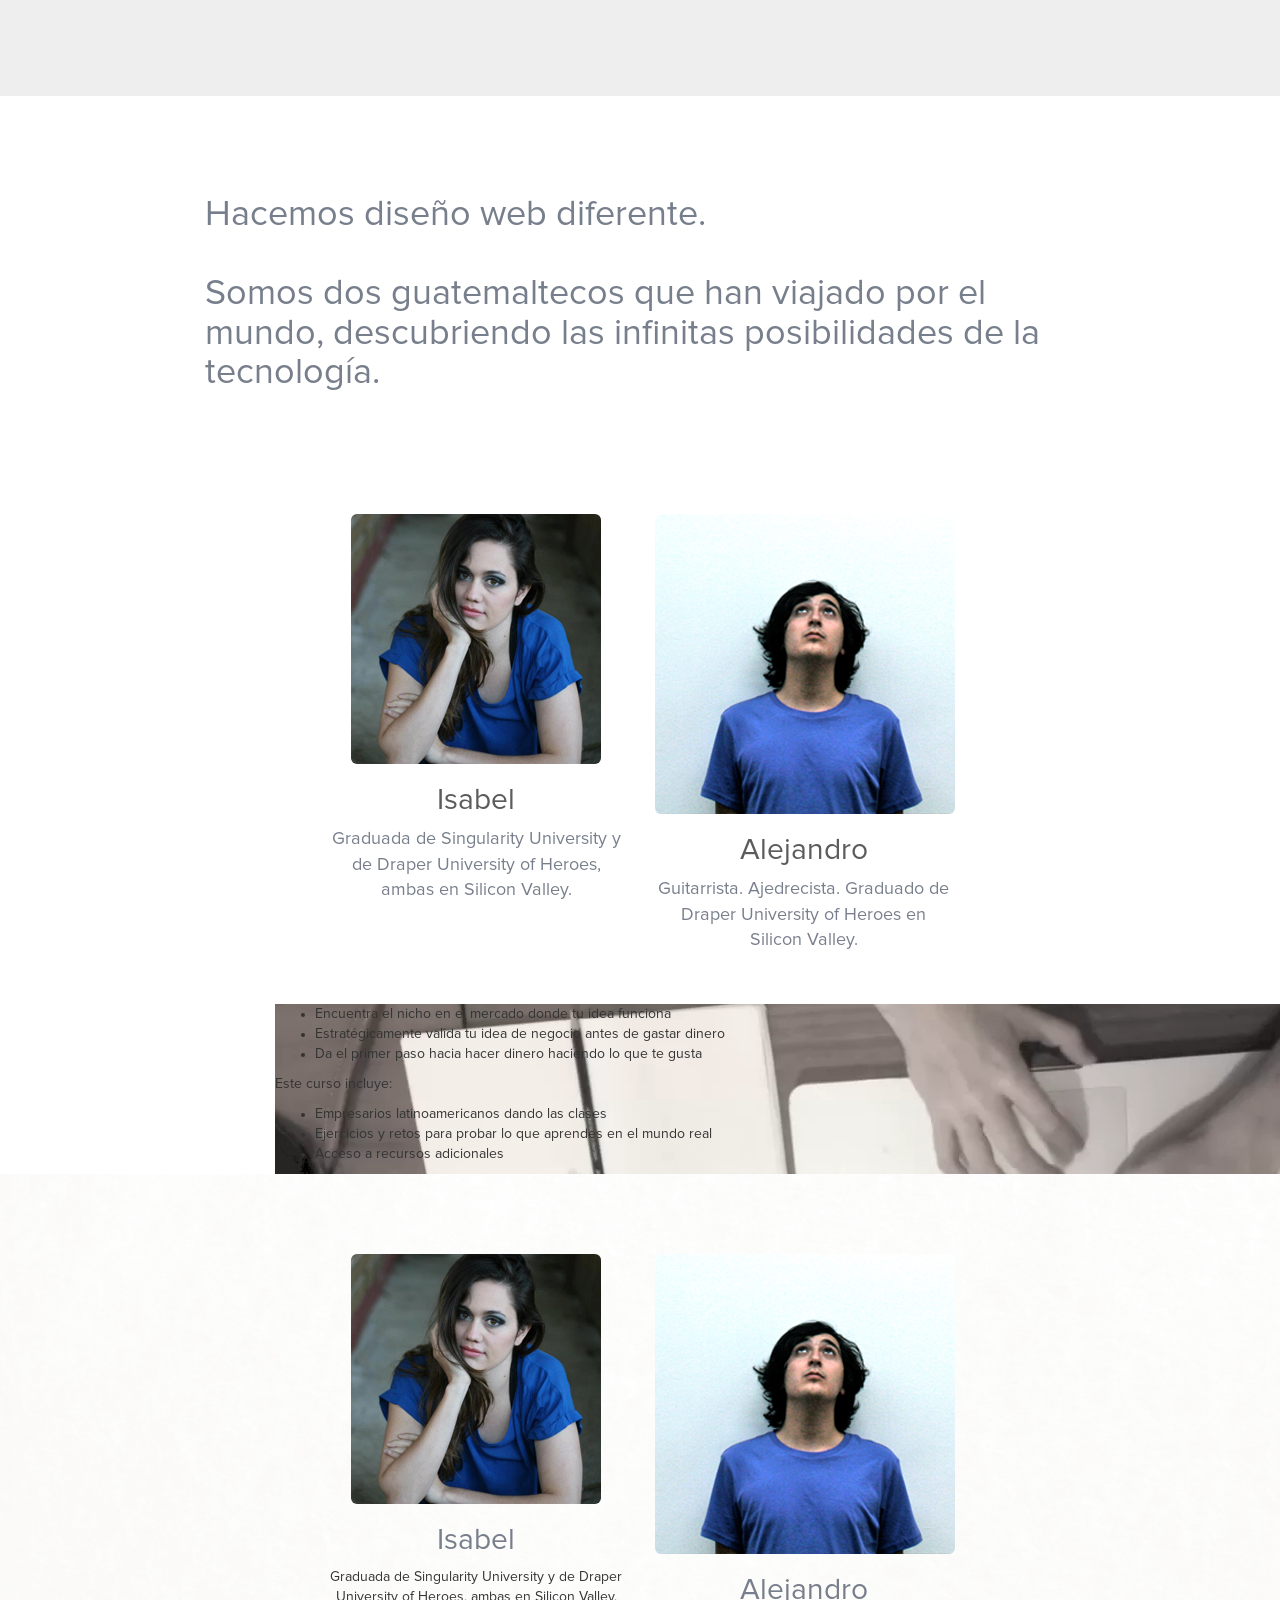
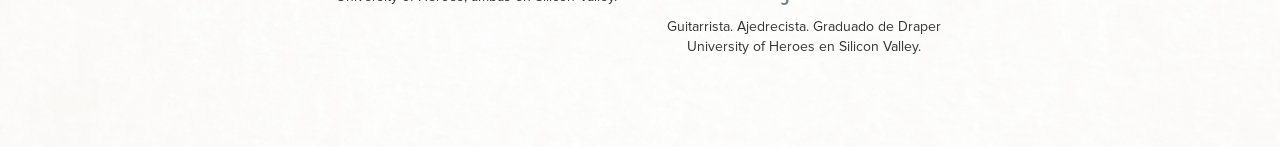
==== index.html @ b9ab7784 "Initial commit" ====
<!DOCTYPE html>
<html lang="en" class="no-js">
<head>
  <meta charset="utf-8">
  <title>Alejandro e Isabel</title>

  <meta name="description" content="Diseño web diferente.">
  <meta name="viewport" content="width=device-width, initial-scale=1.0">

  <link rel="shortcut icon" href="images/eames.jpg">
  
  <link rel="stylesheet" href="styles/bootstrap.css">
  <link rel="stylesheet" href="style.css">

  <!--[if lt IE 9]>
    <script src="js/shiv.js"></script>
  <![endif]-->
</head>
<body>

    <!-- Slide 1 -->

    <div class="jumbotron slide1">
     
    </div>


  <div id="intro">
    <div class="container">
        <h1>Hacemos diseño web diferente. <br><br> Somos dos guatemaltecos que han viajado por el mundo, descubriendo las infinitas posibilidades de la tecnología.</h1> 
      </div>
    </div>

  </div> <!-- end intro -->





  <div id="team">

    <div class="row">

      <div class="col-md-offset-3 col-md-3">
          <img class="img-rounded" src="images/isa2.jpg">
          <h2>Isabel</h2>
            <p>Graduada de Singularity University y de Draper University of Heroes, ambas en Silicon Valley.</p>
      </div>
      <div class="col-md-3">
        <img class="img-rounded" src="images/alejo.png">
        <h2>Alejandro</h2>
          <p>Guitarrista. Ajedrecista. Graduado de Draper University of Heroes en Silicon Valley.</p>
      </div>
    </div>

  </div> <!-- end team -->




    <div id="services">
    <div class="container">
    <div class="col-md-offset-2 col-md-8">

<video id="video_background" preload="auto" autoplay="true" loop="loop" muted="muted" volume="0"> 
<source src="images/code.webm" type="video/webm"> 
<source src="images/code.mp4" type="video/mp4"> 
Video not supported </video>
          


          <ul>
          <li>Encuentra el nicho en el mercado donde tu idea funciona</li>
          <li>Estratégicamente valida tu idea de negocio antes de gastar dinero</li>
          <li>Da el primer paso hacia hacer dinero haciendo lo que te gusta</li>
          </ul>

          <p>Este curso incluye:</p>

          <ul>
          <li>Empresarios latinoamericanos dando las clases</li>
          <li>Ejercicios y retos para probar lo que aprendes en el mundo real</li>
          <li>Acceso a recursos adicionales</li>
          </ul>
    </div>
    </div>
  </div>





    <div id="portfolio">

    <div class="row">

      <div class="col-md-offset-3 col-md-3">
          <img class="img-rounded" src="images/isa2.jpg">
          <h2>Isabel</h2>
            <p>Graduada de Singularity University y de Draper University of Heroes, ambas en Silicon Valley.</p>
      </div>
      <div class="col-md-3">
        <img class="img-rounded" src="images/alejo.png">
        <h2>Alejandro</h2>
          <p>Guitarrista. Ajedrecista. Graduado de Draper University of Heroes en Silicon Valley.</p>
      </div>
    </div>













<script src="http://ajax.googleapis.com/ajax/libs/jquery/1.10.2/jquery.min.js"></script>
<script src="js/default.js"></script>

<script>
  (function(i,s,o,g,r,a,m){i['GoogleAnalyticsObject']=r;i[r]=i[r]||function(){
      (i[r].q=i[r].q||[]).push(arguments)},i[r].l=1*new Date();a=s.createElement(o),
      m=s.getElementsByTagName(o)[0];a.async=1;a.src=g;m.parentNode.insertBefore(a,m)
      })(window,document,'script','//www.google-analytics.com/analytics.js','ga');

      ga('create', 'UA-44582333-1', 'alejorivera.com');
      ga('send', 'pageview');
</script>

</body>
</html>
---- style.css ----
@font-face
{
font-family: "proxima-nova";
src: url('styles/fonts/ProximaNova-Regular.otf'),
     url('styles/fonts/ProximaNova-Light.otf'); /* IE9 */
}



body, p, h1, h2, h3, a {
	font-family: "proxima-nova", "helvetica-neue", helvetica, arial, 'sans serif';
}




/* Video START */
/* Video START */


.header-unit h1 {
    color: #fff;
    margin-top: 200;
    font-size: 42px;
    font-weight: 200;
    text-align: center;
    padding-top: 130px;
}

.header-unit h2 {
    color: #fff;
    margin-top: 200;
    font-size: 36px;
    font-weight: 200;
    text-align: center;
    padding-top: 140px;
}


.header-unit h3 {
    color: #fff;
    margin-right: 40px;
    font-size: 18px;
    padding: 8px;
    border-style: solid;
    border-width: 1px;
    border-color: #fff;
    font-weight: 200;
    padding-color: (255, 255, 255, 0.3);
}



.header-unit {
  height: 560px;
  border-right:none;
  border-left: none;
  position: relative;
}




#video-container {
    top:0%;
    left:0%;
    height:100%;
    width:100%;
    overflow: hidden;
    position: absolute;
}
video {
    position:absolute;
    z-index:-1000;
}
video.fillWidth {
    width: 100%;
    height: auto;
}


.vpat {
    background-color: #20BBE9;
    position: absolute;
    opacity: 0.8;
    left: 0px; top: 0px; 
    width: 100%;
    height: 100%;
    z-index: -900;
}


.banner {
    background-color: #20BBE9;
    top:0%;
    left:0%;
    height:100%;
    width:100%;
    overflow: hidden;
    position: absolute;
    z-index: -900;
}



/* Video END */
/* Video END */




#intro {
	padding: 50px;
	color: #787f8c;
}

#intro .container {
  padding-right: 150px;
  padding-left: 150px;
  margin-right: auto;
  margin-left: auto;
}



#intro h2 {font-size: 24px;}







#team {
	text-align: center;
	background-color: #fff;
	padding: 60px 0px 40px 0px;
	color: #787f8c;
}

#team h2 {color: #5c5c5c;}
#team p {font-size: 18px;}
#team .img-circle {height: 220px; width:220px;}


img.bnw {
    filter: url(filters.svg#grayscale); /* Firefox 3.5+ */
    filter: gray; /* IE5+ */
    -webkit-filter: grayscale(1); /* Webkit Nightlies & Chrome Canary */
}
img.bnw:hover {
    filter: none;
    -webkit-filter: grayscale(0);
}





#portfolio {
	padding: 80px 0px;
	background: url('images/papertexture.jpg');
	background-position: 50% 20%;
	background-size: cover;
	text-align: center;
}

#portfolio h1 {color: #5c5c5c; text-align: left; padding-bottom: 60px;}
#portfolio h2 {color: #787f8c;}
#portfolio img {text-align: center;}

.portfimg {max-width: 350px; height: 196px; text-align: center; margin: 0px auto;}
.portfimg1 {width: 200px; text-align: center;}
.portfimgx {padding-top: 10px; text-align: center;}








#contact {
	padding: 200px 0px;
	background-color: #20BBE9;
	color: #fff;
	
	font-weight: 100;
	text-align: center;
}

#contact h1 {
	font-size: 50px;
}

#contact h2 {
	font-weight: 200;
}


#contact a {
	font-size: 24px;
}



.btn-default:hover, .btn-default:focus, .btn-default:active, .btn-default.active, .open .dropdown-toggle.btn-default {
color: #fff;
background-color: rgba(255, 255, 255, 0.3);
border-color: #fff;
}

.btn-default {
color: #fff;
background-color: transparent;
border-color: #fff;
font-size: 28px;
margin-top: 20px;
}
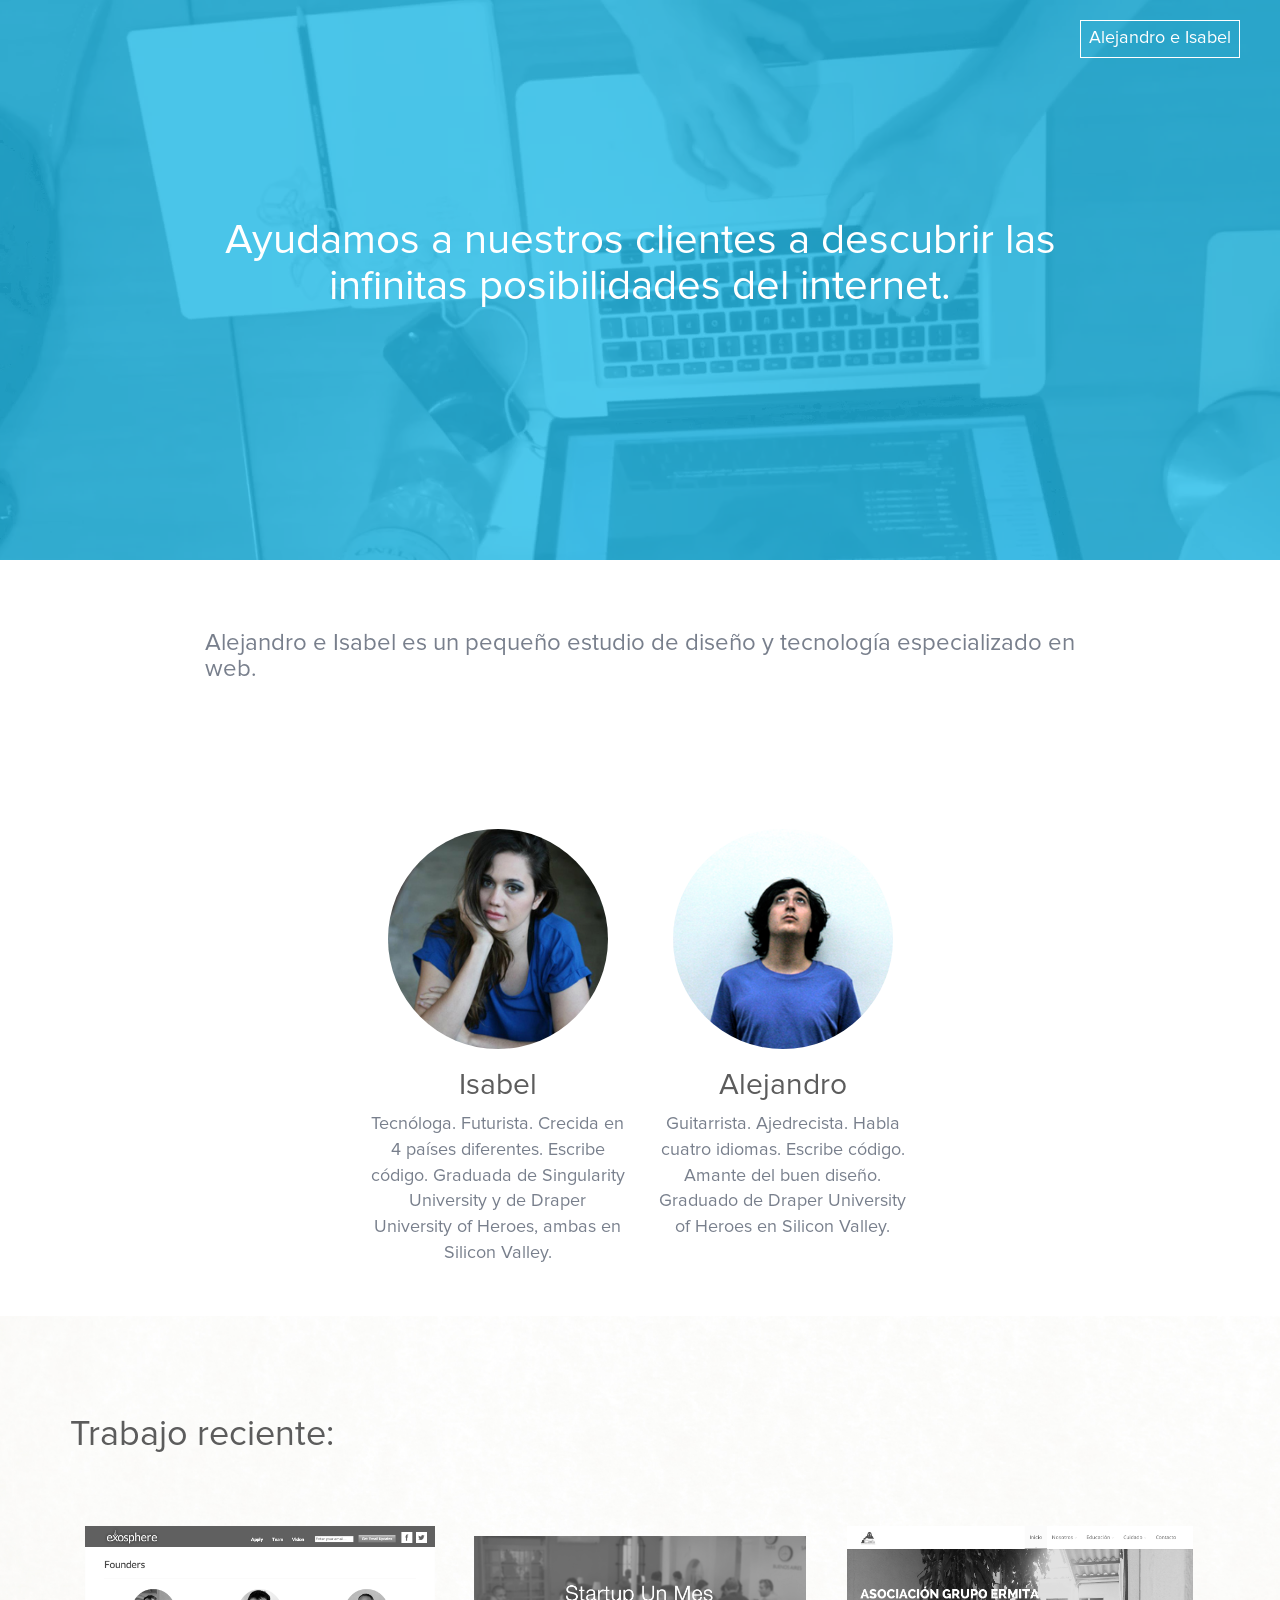
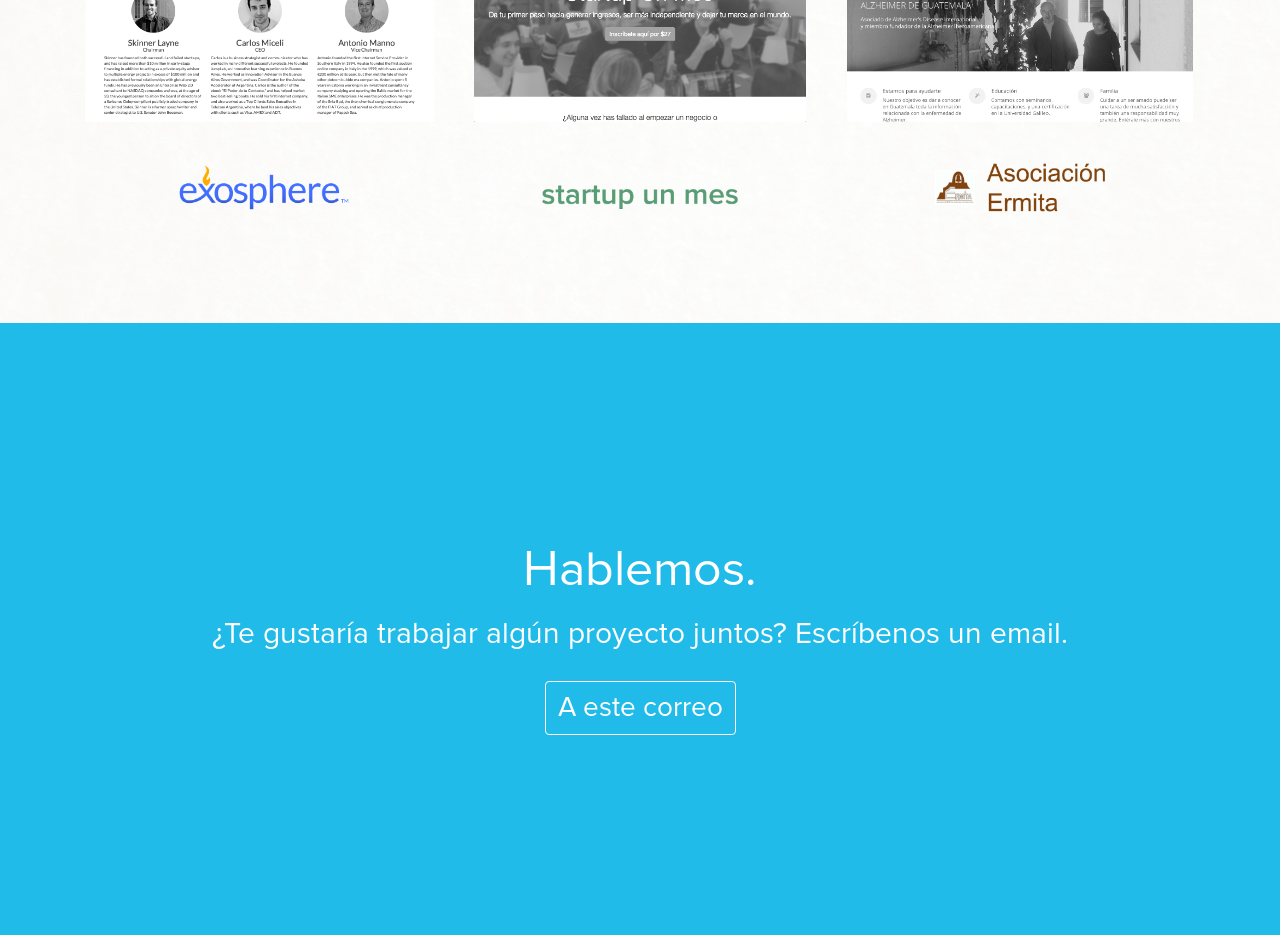
==== commit f675ca29: "structural changes" ====
--- a/index.html
+++ b/index.html
@@ -2,7 +2,7 @@
 <html lang="en" class="no-js">
 <head>
   <meta charset="utf-8">
-  <title>Alejandro e Isabel</title>
+  <title>A + I Studios</title>
 
   <meta name="description" content="Diseño web diferente.">
   <meta name="viewport" content="width=device-width, initial-scale=1.0">
@@ -12,23 +12,62 @@
   <link rel="stylesheet" href="styles/bootstrap.css">
   <link rel="stylesheet" href="style.css">
 
+
   <!--[if lt IE 9]>
     <script src="js/shiv.js"></script>
   <![endif]-->
 </head>
 <body>
 
-    <!-- Slide 1 -->
 
-    <div class="jumbotron slide1">
-     
+<div class="header-unit">
+
+  <div class="logo pull-right">
+    <h3>Alejandro e Isabel</h3>
+  </div>
+  
+  <div class="container hidden-xs">
+    <div class="col-md-offset-1 col-md-10"> 
+      <h1>Ayudamos a nuestros clientes a descubrir las infinitas posibilidades del internet.</h1>
     </div>
+  </div> 
+
+  <div class="container visible-xs">
+    <div class="col-md-offset-1 col-md-10"> 
+      <h2>Ayudamos a nuestros clientes a descubrir las infinitas posibilidades del internet.</h2>
+    </div>
+  </div> 
+
+  <div class="hidden-sm hidden-xs">
+    <div id="video-container">
+        <video autoplay loop class="fillWidth">
+            <source src="images/code.mp4" type="video/mp4"/>
+            <source src="images/code.ogg" type="video/ogg"/>
+            <source src="images/code.webm" type="video/webm"/>
+            Your browser does not support the video tag. I suggest you upgrade your browser.
+        </video>
+        
+        <div class="vpat">
+        </div>
+
+    </div><!-- end video-container -->
+  </div>
+
+  <div class="visible-sm visible-xs">
+    <div class="banner">
+
+    </div>
+  </div>
+
+</div><!-- end .header-unit -->
 
 
-  <div id="intro">
+
+
+
+<div id="intro">
     <div class="container">
-        <h1>Hacemos diseño web diferente. <br><br> Somos dos guatemaltecos que han viajado por el mundo, descubriendo las infinitas posibilidades de la tecnología.</h1> 
-      </div>
+        <h2>Alejandro e Isabel es un pequeño estudio de diseño y tecnología especializado en web. <br><br>
     </div>
 
   </div> <!-- end intro -->
@@ -39,17 +78,17 @@
 
   <div id="team">
 
-    <div class="row">
+    <div class="container">
 
-      <div class="col-md-offset-3 col-md-3">
-          <img class="img-rounded" src="images/isa2.jpg">
+      <div class="col-sm-offset-3 col-sm-3">
+          <img class="img-circle" src="images/isa2.jpg">
           <h2>Isabel</h2>
-            <p>Graduada de Singularity University y de Draper University of Heroes, ambas en Silicon Valley.</p>
+            <p>Tecnóloga. Futurista. Crecida en 4 países diferentes. Escribe código. Graduada de Singularity University y de Draper University of Heroes, ambas en Silicon Valley.</p>
       </div>
-      <div class="col-md-3">
-        <img class="img-rounded" src="images/alejo.png">
+      <div class="col-sm-3">
+        <img class="img-circle" src="images/alejo.png">
         <h2>Alejandro</h2>
-          <p>Guitarrista. Ajedrecista. Graduado de Draper University of Heroes en Silicon Valley.</p>
+          <p>Guitarrista. Ajedrecista. Habla cuatro idiomas. Escribe código. Amante del buen diseño. Graduado de Draper University of Heroes en Silicon Valley.</p>
       </div>
     </div>
 
@@ -57,58 +96,34 @@
 
 
 
-
-    <div id="services">
+<div id="portfolio">
     <div class="container">
-    <div class="col-md-offset-2 col-md-8">
-
-<video id="video_background" preload="auto" autoplay="true" loop="loop" muted="muted" volume="0"> 
-<source src="images/code.webm" type="video/webm"> 
-<source src="images/code.mp4" type="video/mp4"> 
-Video not supported </video>
-          
-
-
-          <ul>
-          <li>Encuentra el nicho en el mercado donde tu idea funciona</li>
-          <li>Estratégicamente valida tu idea de negocio antes de gastar dinero</li>
-          <li>Da el primer paso hacia hacer dinero haciendo lo que te gusta</li>
-          </ul>
-
-          <p>Este curso incluye:</p>
-
-          <ul>
-          <li>Empresarios latinoamericanos dando las clases</li>
-          <li>Ejercicios y retos para probar lo que aprendes en el mundo real</li>
-          <li>Acceso a recursos adicionales</li>
-          </ul>
+        <h1>Trabajo reciente:</h1>
+    <div class="col-lg-4">
+      <a href="http://exosphe.re" target="_blank"><img src="images/exo2.png" class="portfimg bnw img-responsive"><br><img src="images/exo.png" class="portfimg1"></a>
+    </div>
+    <div class="col-lg-4">
+      <a href="http://startupunmes.com" target="_blank"><img src="images/sum2.png" class="portfimg bnw portfimgx img-responsive"><br> <img src="images/sum.png" class="portfimg1 portfimgx"></a>
+    </div>
+    <div class="col-lg-4">
+      <a href="http://asociacionermita.org" target="_blank"><img src="images/ermita2.png" class="portfimg bnw img-responsive"><br><img src="images/ermita.png" class="portfimg1"></a>
     </div>
     </div>
-  </div>
+</div>
 
 
 
+<div id="contact">
+    <div class="container">
+        <h1>Hablemos.</h1>
+        <h2>¿Te gustaría trabajar algún proyecto juntos? Escríbenos un email.</h2>
 
-
-    <div id="portfolio">
-
-    <div class="row">
-
-      <div class="col-md-offset-3 col-md-3">
-          <img class="img-rounded" src="images/isa2.jpg">
-          <h2>Isabel</h2>
-            <p>Graduada de Singularity University y de Draper University of Heroes, ambas en Silicon Valley.</p>
-      </div>
-      <div class="col-md-3">
-        <img class="img-rounded" src="images/alejo.png">
-        <h2>Alejandro</h2>
-          <p>Guitarrista. Ajedrecista. Graduado de Draper University of Heroes en Silicon Valley.</p>
-      </div>
+        <a href="mailto:alejoriveralara@gmail.com"><button type="button" class="btn btn-default">A este correo</button></a>
+          <br></h2> 
     </div>
-
-
-
-
+</div>
+        
+   
 
 
 
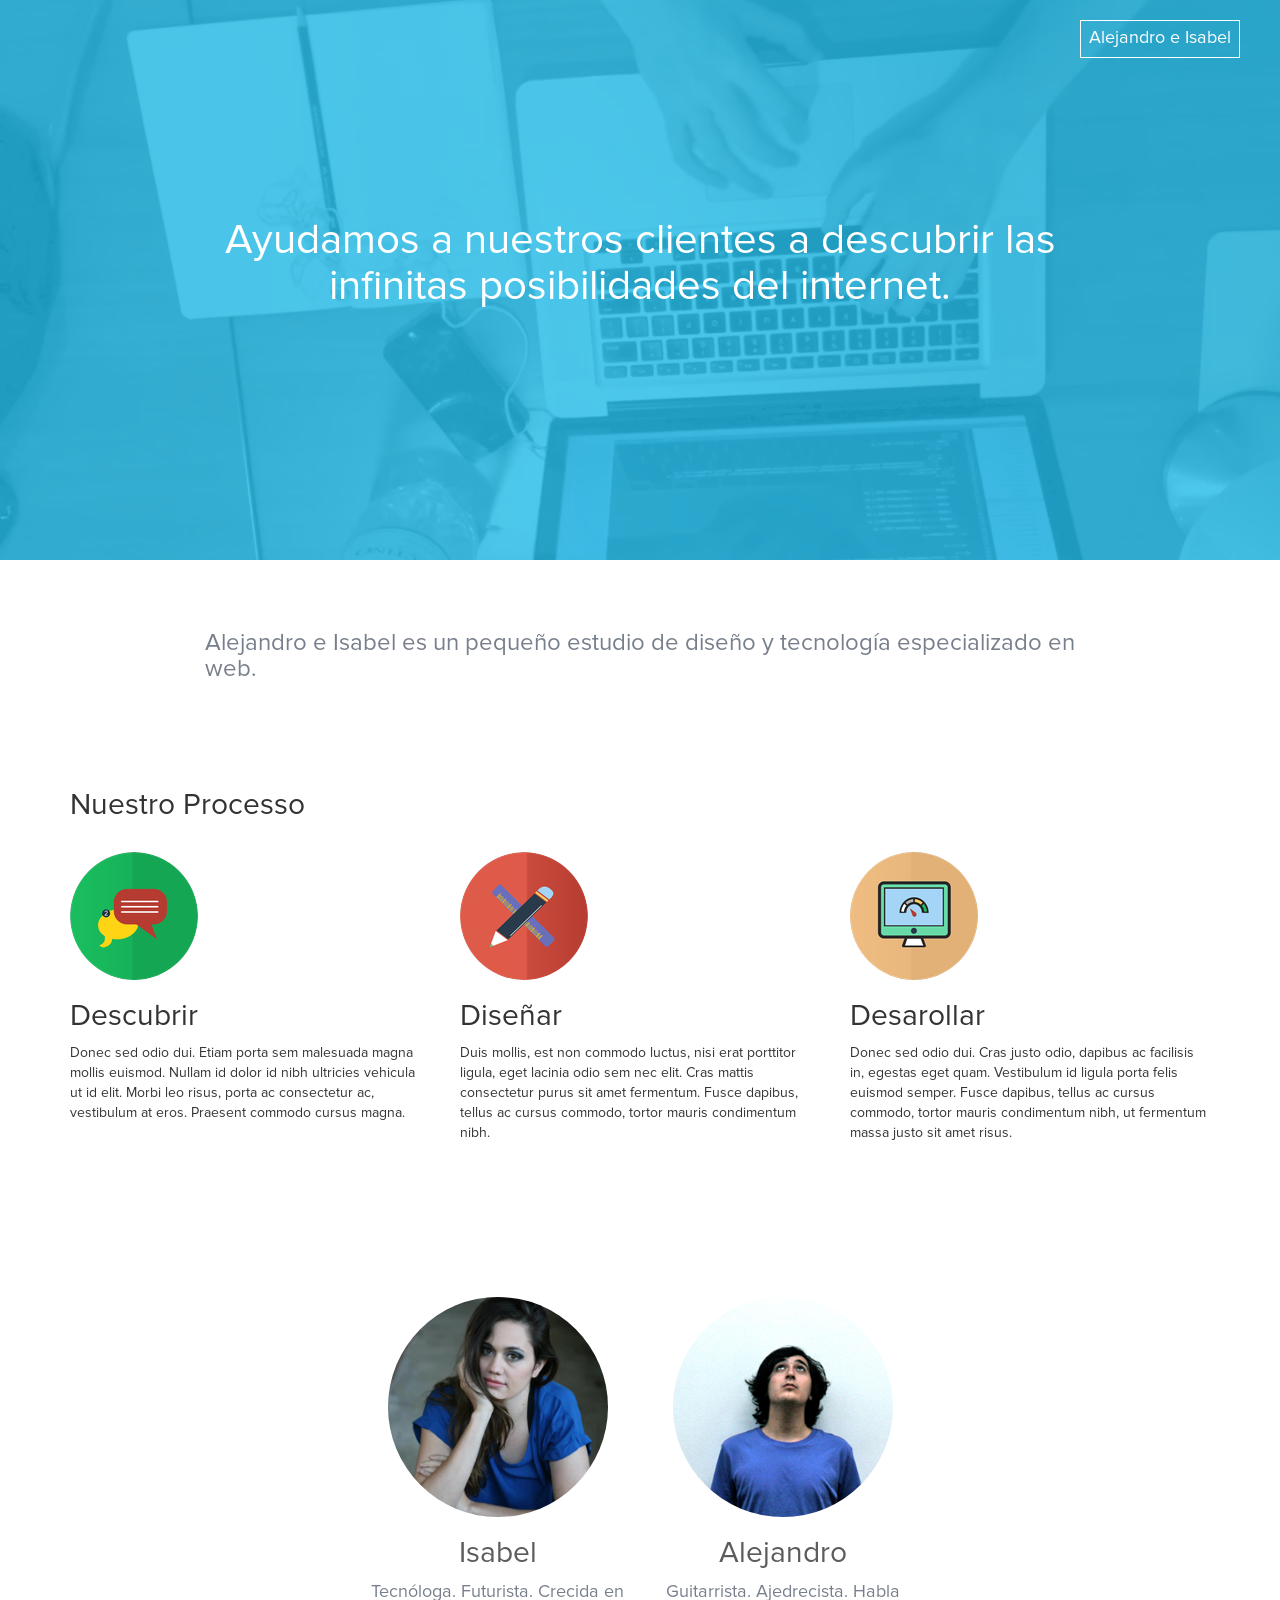
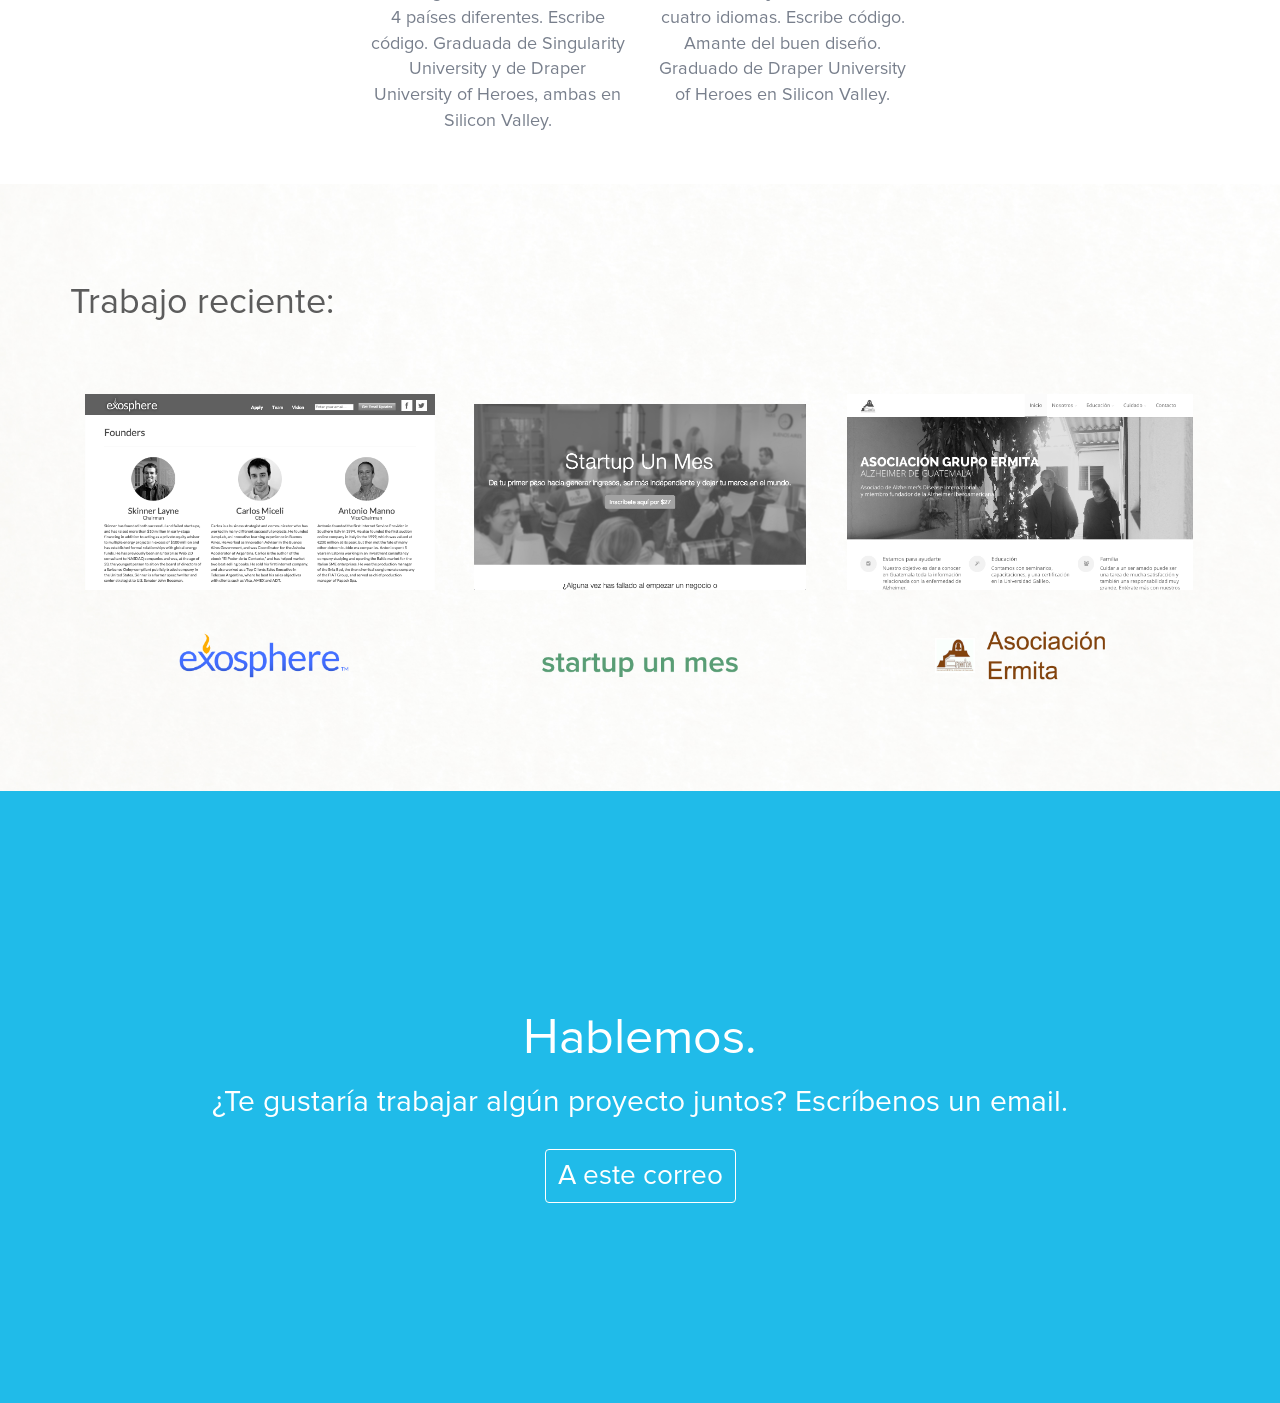
==== commit 969f04f5: "Add Nuestro Processo" ====
--- a/index.html
+++ b/index.html
@@ -72,7 +72,34 @@
 
   </div> <!-- end intro -->
 
+  <!-- Begin Servicios -->
 
+ <div class="container marketing">
+
+      <h2> Nuestro Processo </h2>
+      <br>
+      
+      <div class="row">
+        <div class="col-lg-4">
+          <img class="img-circle" src="images/descubrir.png" data-src="holder.js/140x140" alt="Generic placeholder image">
+          <h2>Descubrir</h2>
+          <p>Donec sed odio dui. Etiam porta sem malesuada magna mollis euismod. Nullam id dolor id nibh ultricies vehicula ut id elit. Morbi leo risus, porta ac consectetur ac, vestibulum at eros. Praesent commodo cursus magna.</p>
+          <p><a class="btn btn-default" href="#">View details &raquo;</a></p>
+        </div><!-- /.col-lg-4 -->
+        <div class="col-lg-4">
+          <img class="img-circle" src="images/design.png" data-src="holder.js/140x140" alt="Generic placeholder image">
+          <h2>Diseñar</h2>
+          <p>Duis mollis, est non commodo luctus, nisi erat porttitor ligula, eget lacinia odio sem nec elit. Cras mattis consectetur purus sit amet fermentum. Fusce dapibus, tellus ac cursus commodo, tortor mauris condimentum nibh.</p>
+          <p><a class="btn btn-default" href="#">View details &raquo;</a></p>
+        </div><!-- /.col-lg-4 -->
+        <div class="col-lg-4">
+          <img class="img-circle" src="images/develop.png" data-src="holder.js/140x140" alt="Generic placeholder image">
+          <h2>Desarollar</h2>
+          <p>Donec sed odio dui. Cras justo odio, dapibus ac facilisis in, egestas eget quam. Vestibulum id ligula porta felis euismod semper. Fusce dapibus, tellus ac cursus commodo, tortor mauris condimentum nibh, ut fermentum massa justo sit amet risus.</p>
+          <p><a class="btn btn-default" href="#">View details &raquo;</a></p>
+        </div><!-- /.col-lg-4 -->
+      </div><!-- /.row -->
+  </div>
 
 
 
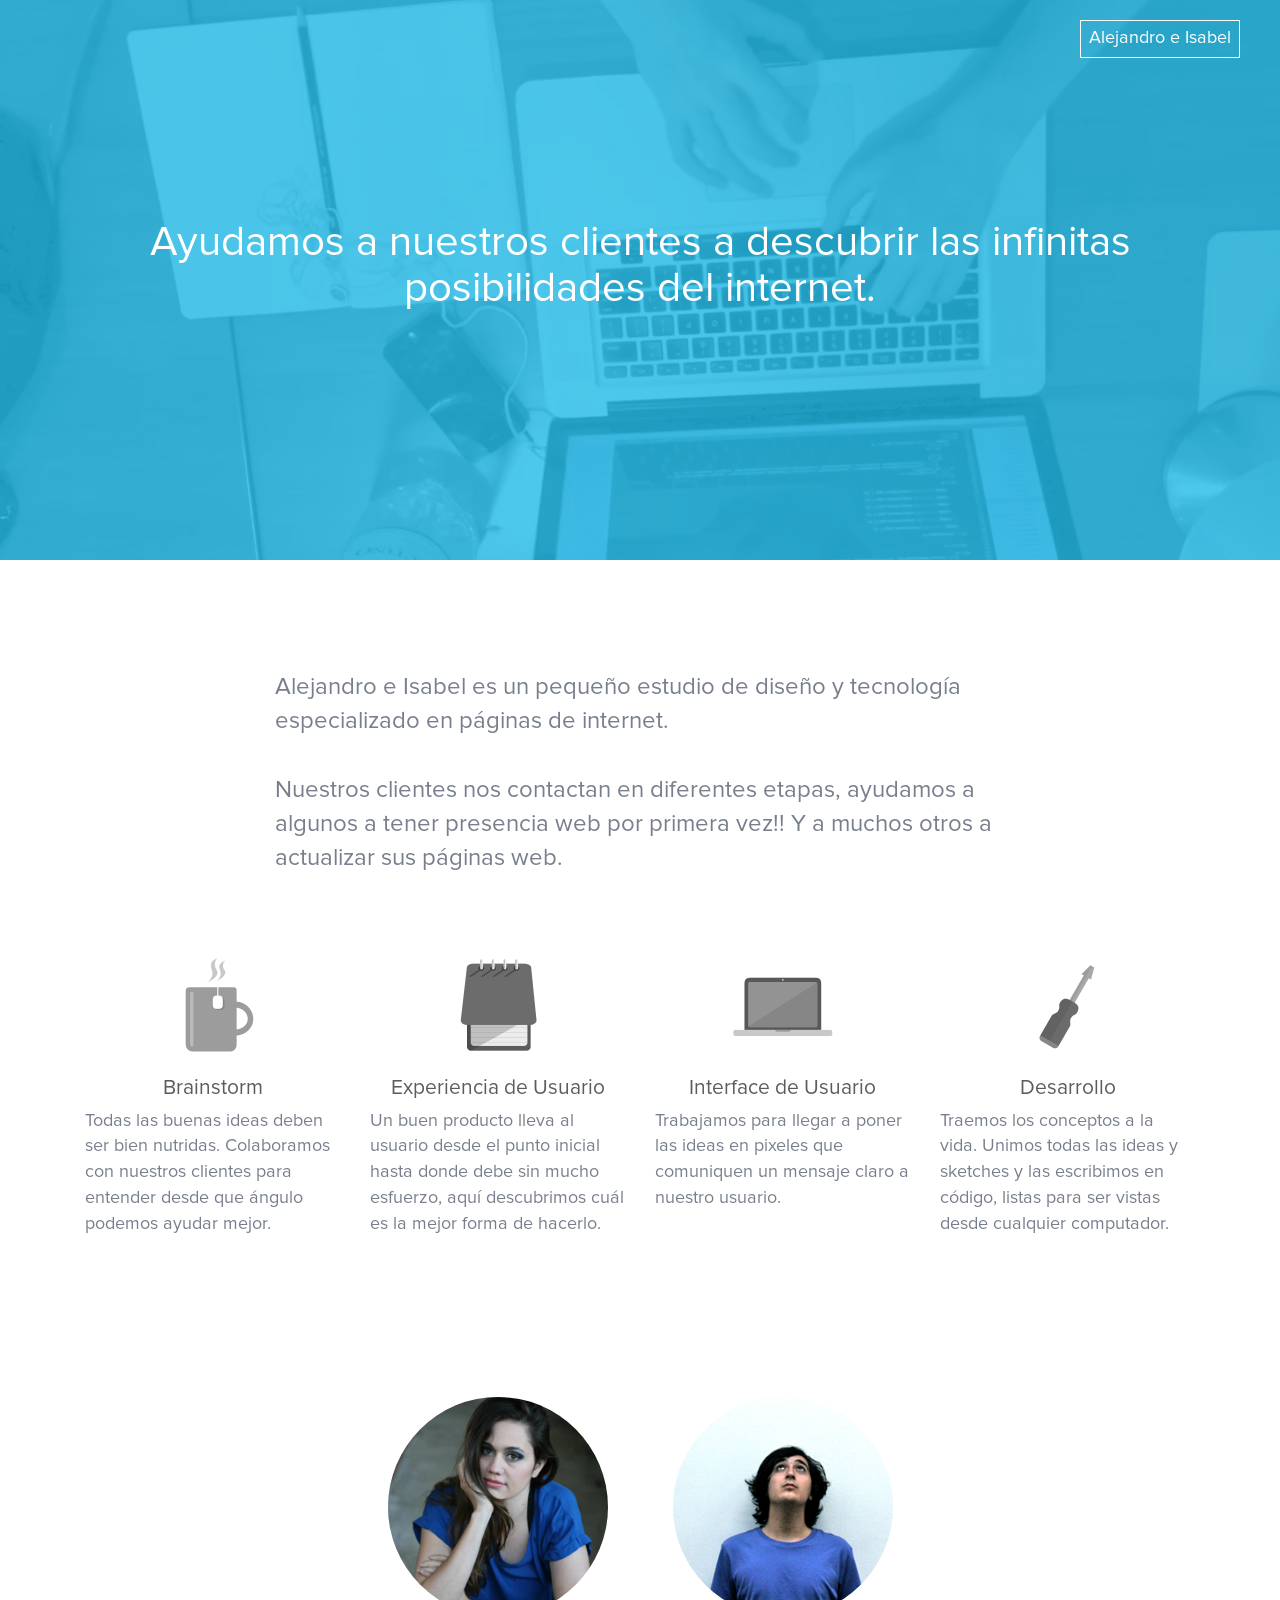
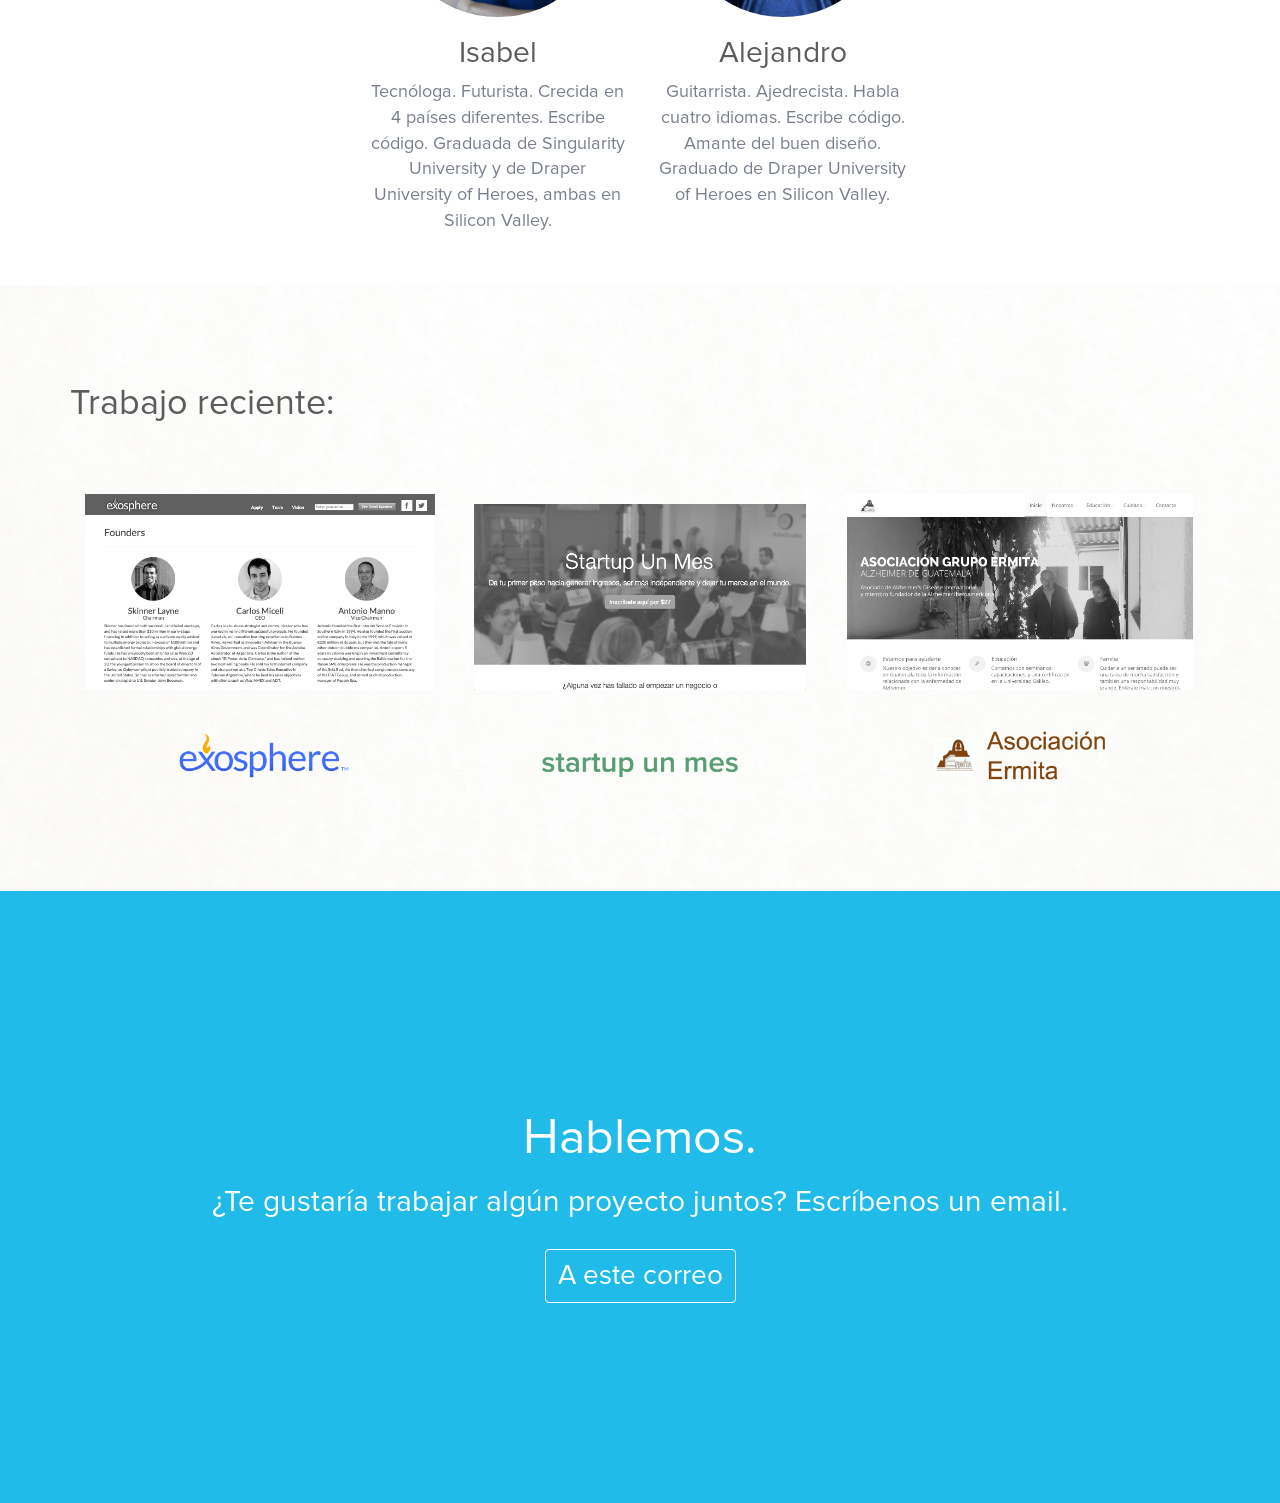
==== commit cf7501c5: "Finished version 1" ====
--- a/index.html
+++ b/index.html
@@ -27,15 +27,15 @@
   </div>
   
   <div class="container hidden-xs">
-    <div class="col-md-offset-1 col-md-10"> 
+    
       <h1>Ayudamos a nuestros clientes a descubrir las infinitas posibilidades del internet.</h1>
-    </div>
+    
   </div> 
 
   <div class="container visible-xs">
-    <div class="col-md-offset-1 col-md-10"> 
+   
       <h2>Ayudamos a nuestros clientes a descubrir las infinitas posibilidades del internet.</h2>
-    </div>
+  
   </div> 
 
   <div class="hidden-sm hidden-xs">
@@ -67,39 +67,44 @@
 
 <div id="intro">
     <div class="container">
-        <h2>Alejandro e Isabel es un pequeño estudio de diseño y tecnología especializado en web. <br><br>
+      <div class="col-md-offset-2 col-md-8">
+        <p>Alejandro e Isabel es un pequeño estudio de diseño y tecnología especializado en páginas de internet. <br><br>
+
+          Nuestros clientes nos contactan en diferentes etapas, ayudamos a algunos a tener presencia web por primera vez!! Y a muchos otros a actualizar sus páginas web.</p> 
+      </div>
     </div>
 
-  </div> <!-- end intro -->
+</div> <!-- end intro -->
 
-  <!-- Begin Servicios -->
 
- <div class="container marketing">
+  <div id="process">
 
-      <h2> Nuestro Processo </h2>
-      <br>
+    <div class="container">
+
+      <div class="col-md-3">
+        <img class="" src="images/mug.png">
+        <h2>Brainstorm</h2>
+          <p>Todas las buenas ideas deben ser bien nutridas. Colaboramos con nuestros clientes para entender desde que ángulo podemos ayudar mejor.</p>
+      </div>
+      <div class="col-md-3">
+          <img class="" src="images/notepad.png">
+          <h2>Experiencia de Usuario</h2>
+            <p>Un buen producto lleva al usuario desde el punto inicial hasta donde debe sin mucho esfuerzo, aquí descubrimos cuál es la mejor forma de hacerlo.</p>
+      </div>
+      <div class="col-md-3">
+        <img class="" src="images/laptop.png">
+        <h2>Interface de Usuario</h2>
+          <p>Trabajamos para llegar a poner las ideas en pixeles que comuniquen un mensaje claro a nuestro usuario.</p>
+      </div>
+       <div class="col-md-3">
+          <img class="" src="images/screwdriver.png">
+          <h2>Desarrollo</h2>
+            <p>Traemos los conceptos a la vida. Unimos todas las ideas y sketches y las escribimos en código, listas para ser vistas desde cualquier computador.</p>
+      </div>
       
-      <div class="row">
-        <div class="col-lg-4">
-          <img class="img-circle" src="images/descubrir.png" data-src="holder.js/140x140" alt="Generic placeholder image">
-          <h2>Descubrir</h2>
-          <p>Donec sed odio dui. Etiam porta sem malesuada magna mollis euismod. Nullam id dolor id nibh ultricies vehicula ut id elit. Morbi leo risus, porta ac consectetur ac, vestibulum at eros. Praesent commodo cursus magna.</p>
-          <p><a class="btn btn-default" href="#">View details &raquo;</a></p>
-        </div><!-- /.col-lg-4 -->
-        <div class="col-lg-4">
-          <img class="img-circle" src="images/design.png" data-src="holder.js/140x140" alt="Generic placeholder image">
-          <h2>Diseñar</h2>
-          <p>Duis mollis, est non commodo luctus, nisi erat porttitor ligula, eget lacinia odio sem nec elit. Cras mattis consectetur purus sit amet fermentum. Fusce dapibus, tellus ac cursus commodo, tortor mauris condimentum nibh.</p>
-          <p><a class="btn btn-default" href="#">View details &raquo;</a></p>
-        </div><!-- /.col-lg-4 -->
-        <div class="col-lg-4">
-          <img class="img-circle" src="images/develop.png" data-src="holder.js/140x140" alt="Generic placeholder image">
-          <h2>Desarollar</h2>
-          <p>Donec sed odio dui. Cras justo odio, dapibus ac facilisis in, egestas eget quam. Vestibulum id ligula porta felis euismod semper. Fusce dapibus, tellus ac cursus commodo, tortor mauris condimentum nibh, ut fermentum massa justo sit amet risus.</p>
-          <p><a class="btn btn-default" href="#">View details &raquo;</a></p>
-        </div><!-- /.col-lg-4 -->
-      </div><!-- /.row -->
-  </div>
+    </div>
+
+  </div> <!-- end process -->
 
 
 
@@ -107,12 +112,12 @@
 
     <div class="container">
 
-      <div class="col-sm-offset-3 col-sm-3">
+      <div class="col-md-offset-3 col-md-3">
           <img class="img-circle" src="images/isa2.jpg">
           <h2>Isabel</h2>
             <p>Tecnóloga. Futurista. Crecida en 4 países diferentes. Escribe código. Graduada de Singularity University y de Draper University of Heroes, ambas en Silicon Valley.</p>
       </div>
-      <div class="col-sm-3">
+      <div class="col-md-3">
         <img class="img-circle" src="images/alejo.png">
         <h2>Alejandro</h2>
           <p>Guitarrista. Ajedrecista. Habla cuatro idiomas. Escribe código. Amante del buen diseño. Graduado de Draper University of Heroes en Silicon Valley.</p>
--- a/style.css
+++ b/style.css
@@ -22,20 +22,18 @@
 
 .header-unit h1 {
     color: #fff;
-    margin-top: 200;
     font-size: 42px;
     font-weight: 200;
     text-align: center;
-    padding-top: 130px;
+    padding-top: 200px;
 }
 
 .header-unit h2 {
     color: #fff;
-    margin-top: 200;
     font-size: 36px;
     font-weight: 200;
     text-align: center;
-    padding-top: 140px;
+    padding-top: 150px;
 }
 
 
@@ -112,22 +110,26 @@
 
 
 #intro {
-	padding: 50px;
+	padding: 110px 0px 10px 0px;
 	color: #787f8c;
 }
 
-#intro .container {
-  padding-right: 150px;
-  padding-left: 150px;
-  margin-right: auto;
-  margin-left: auto;
-}
-
-
-
-#intro h2 {font-size: 24px;}
-
-
+
+
+
+#intro p {font-size: 24px;}
+
+
+#process {
+    background-color: #fff;
+    padding: 60px 0px 60px 0px;
+    color: #787f8c;
+    text-align: center;
+}
+
+#process h2 {color: #5c5c5c; font-size: 21px;}
+#process p {font-size: 18px; text-align: left;}
+#process img {height: 100px; width: 100px;}
 
 
 
@@ -136,7 +138,7 @@
 #team {
 	text-align: center;
 	background-color: #fff;
-	padding: 60px 0px 40px 0px;
+	padding: 90px 0px 40px 0px;
 	color: #787f8c;
 }
 
